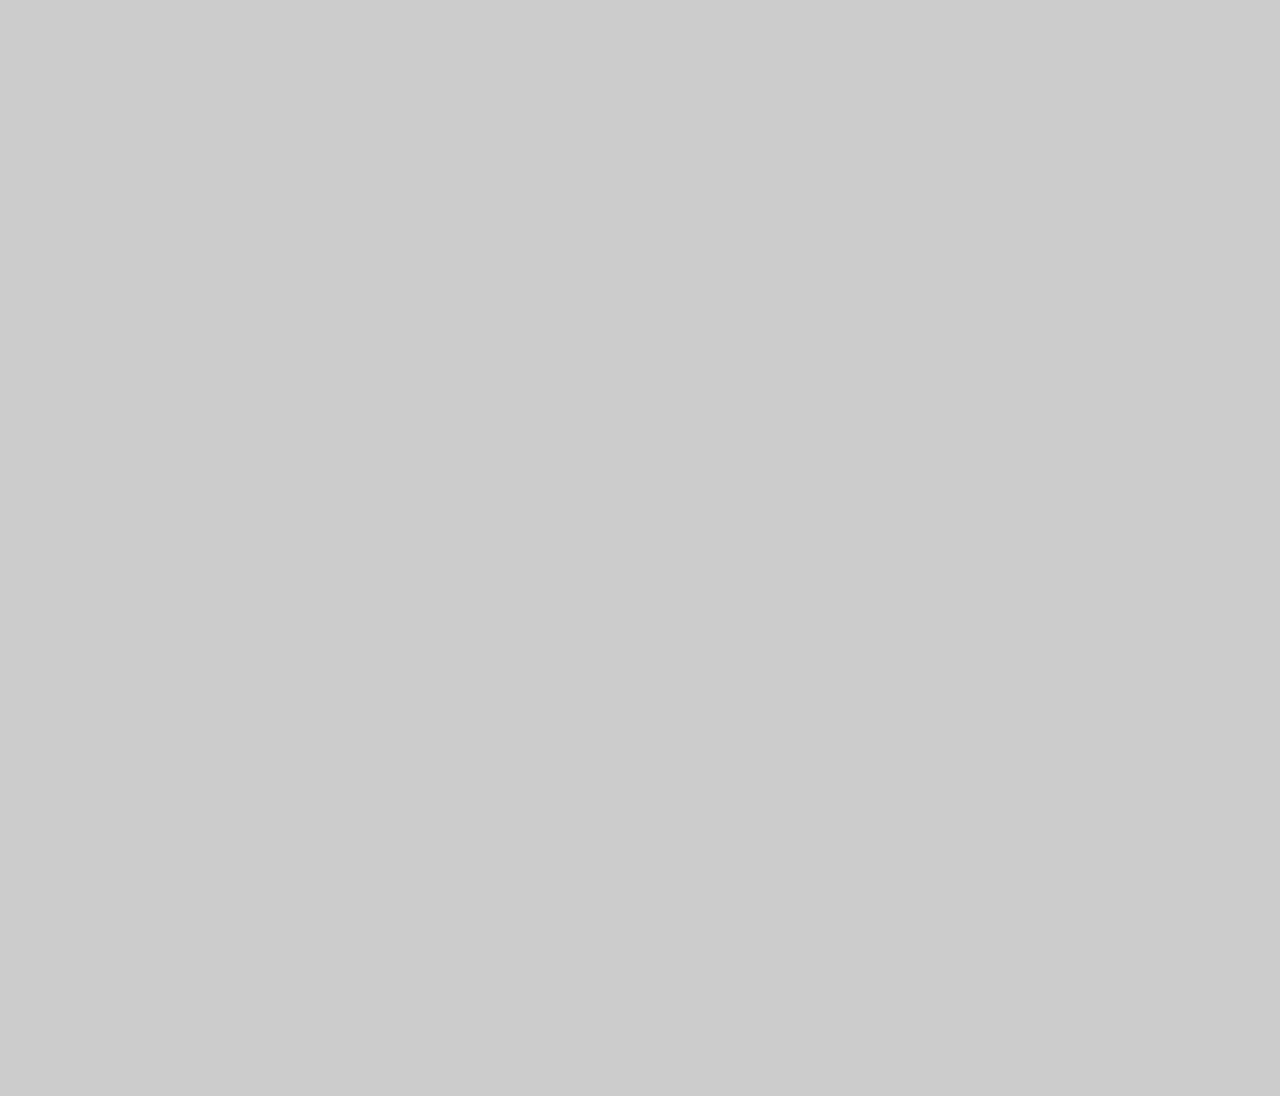
==== meditation.html @ b1b8df3e "Update meditation.html" ====
<html>	
	<head>
		<meta name="viewport" content="width=device-width, initial-scale=1">
		<link href='https://fonts.googleapis.com/css?family=Asap Condensed' rel='stylesheet'>
		<link rel="shortcut icon" type="image/x-icon" href="logo.png" />
		<style>
			body {
				font-family: 'Asap Condensed'; font-size: 30px;
				background-image: url("music player web.svg");
				background-color: #cccccc;
				background-size: cover;
				height: 120%;
				text-align: center;
				}
		</style>
	</head>
	
	<body>
		<audio controls autoplay="true" style="display:none">
			<source src="Thinking-Like-The-Flowers.mp3" type="audio/mpeg">
			Your browser does not support the audio element.
		</audio>
	</body>
</html>
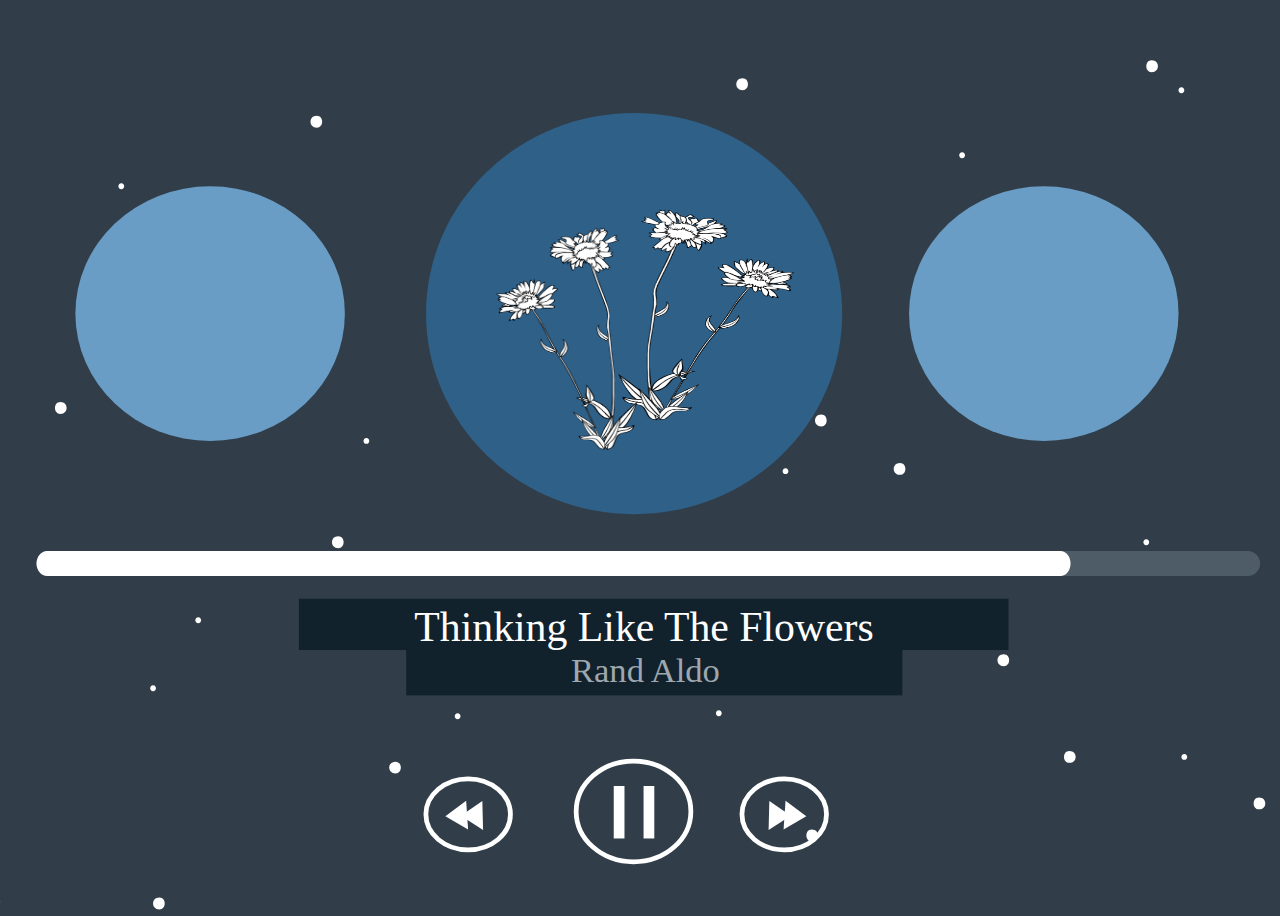
==== commit 2cf32ae9: "Add files via upload" ====
--- a/meditation.html
+++ b/meditation.html
@@ -6,19 +6,21 @@
 		<style>
 			body {
 				font-family: 'Asap Condensed'; font-size: 30px;
+				text-align: center;
 				background-image: url("music player web.svg");
-				background-color: #cccccc;
+				width: 100vw;
+				height: 100vh;
+				background-position: center;
 				background-size: cover;
-				height: 120%;
-				text-align: center;
+			    background-repeat: no-repeat;
 				}
 		</style>
 	</head>
 	
 	<body>
-		<audio controls autoplay="true" style="display:none">
-			<source src="Thinking-Like-The-Flowers.mp3" type="audio/mpeg">
-			Your browser does not support the audio element.
-		</audio>
+	<audio controls autoplay="true" style="display:none">
+		<source src="Thinking-Like-The-Flowers.mp3" type="audio/mpeg">
+		Your browser does not support the audio element.
+	</audio>
 	</body>
-</html>
+</html>